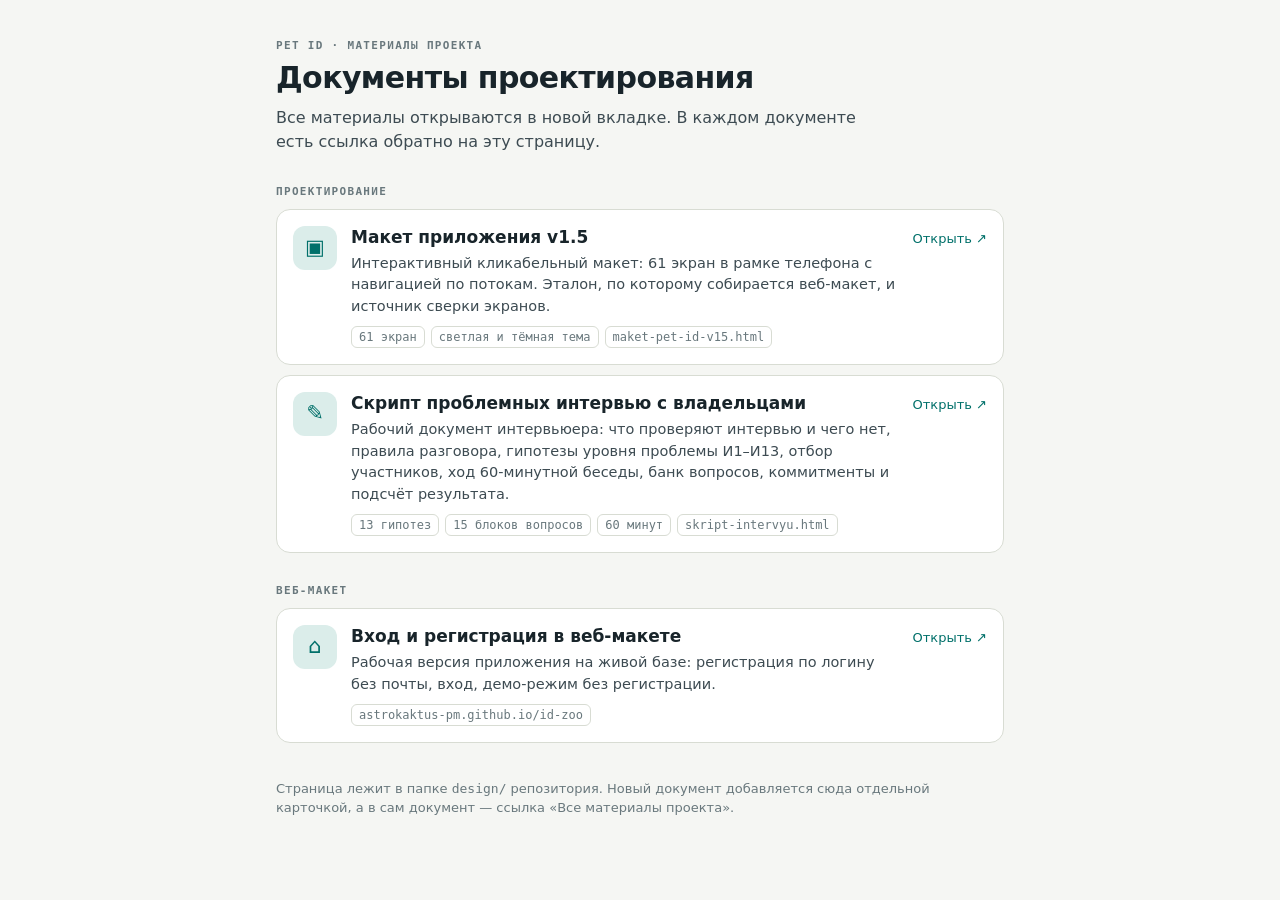
==== design/index.html @ a2ed7f8c "design: hub page for project materials, back links from documents Co-Authored-By: Claude Opus 5.5 <n" ====
<!doctype html>
<html lang="ru">
<head>
<meta charset="utf-8">
<meta name="viewport" content="width=device-width, initial-scale=1">
<title>Pet ID — материалы проекта</title>
<meta name="description" content="Сводная страница проектных материалов Pet ID: макет экранов, скрипт интервью, веб-макет.">
<style>
:root{
  --bg:#F5F6F3; --card:#FFFFFF; --line:#D8DCD3; --ink:#18242A; --ink2:#3D4B52; --sub:#69787D;
  --a:#00706A; --a-s:#DBEDEA; --a-b:#9CCFC8;
}
@media (prefers-color-scheme: dark){
  :root:not([data-theme="light"]){
    --bg:#0D1417; --card:#141E22; --line:#293539; --ink:#E3EAE8; --ink2:#B2C0BF; --sub:#7C8E92;
    --a:#52C0B1; --a-s:#11302D; --a-b:#2E6660;
  }
}
:root[data-theme="dark"]{
  --bg:#0D1417; --card:#141E22; --line:#293539; --ink:#E3EAE8; --ink2:#B2C0BF; --sub:#7C8E92;
  --a:#52C0B1; --a-s:#11302D; --a-b:#2E6660;
}
*{box-sizing:border-box}
body{margin:0; background:var(--bg); color:var(--ink);
  font:16px/1.5 system-ui,-apple-system,"Segoe UI",Roboto,sans-serif}
main{max-width:760px; margin:0 auto; padding:40px 16px 56px}
.eyebrow{font:600 11px/1 ui-monospace,SFMono-Regular,Menlo,Consolas,monospace; letter-spacing:.12em; text-transform:uppercase; color:var(--sub); margin:0 0 10px}
h1{font-size:30px; line-height:1.15; letter-spacing:-.02em; margin:0 0 10px}
.lede{color:var(--ink2); margin:0 0 32px; max-width:60ch}
h2{font:600 11px/1 ui-monospace,SFMono-Regular,Menlo,Consolas,monospace; letter-spacing:.12em; text-transform:uppercase; color:var(--sub); margin:32px 0 12px}
.list{display:grid; gap:10px}
a.doc{display:grid; grid-template-columns:44px 1fr auto; gap:14px; align-items:start; text-decoration:none; color:inherit;
  background:var(--card); border:1px solid var(--line); border-radius:14px; padding:16px}
a.doc:hover{border-color:var(--a-b)}
a.doc:focus-visible{outline:2px solid var(--a); outline-offset:2px}
.ic{width:44px; height:44px; border-radius:12px; background:var(--a-s); color:var(--a); display:grid; place-items:center; font-size:21px}
.doc b{display:block; font-size:17px; line-height:1.3}
.doc p{margin:5px 0 8px; color:var(--ink2); font-size:14.5px}
.meta{display:flex; flex-wrap:wrap; gap:6px}
.meta span{font:500 12px/1 ui-monospace,SFMono-Regular,Menlo,Consolas,monospace; color:var(--sub); border:1px solid var(--line); border-radius:6px; padding:4px 7px}
.go{color:var(--a); font-size:13px; white-space:nowrap; padding-top:3px}
.foot{margin-top:36px; font-size:13px; color:var(--sub)}
@media (max-width:480px){ a.doc{grid-template-columns:36px 1fr} .ic{width:36px; height:36px; font-size:18px} .go{display:none} h1{font-size:25px} }
</style>
</head>
<body>
<main>
  <p class="eyebrow">Pet ID · материалы проекта</p>
  <h1>Документы проектирования</h1>
  <p class="lede">Все материалы открываются в новой вкладке. В каждом документе есть ссылка обратно на эту страницу.</p>

  <h2>Проектирование</h2>
  <div class="list" id="docs">
    <a class="doc" href="maket-pet-id-v15.html" target="_blank" rel="noopener">
      <span class="ic" aria-hidden="true">▣</span>
      <span>
        <b>Макет приложения v1.5</b>
        <p>Интерактивный кликабельный макет: 61 экран в рамке телефона с навигацией по потокам. Эталон, по которому собирается веб-макет, и источник сверки экранов.</p>
        <span class="meta"><span>61 экран</span><span>светлая и тёмная тема</span><span>maket-pet-id-v15.html</span></span>
      </span>
      <span class="go">Открыть ↗</span>
    </a>
    <a class="doc" href="skript-intervyu.html" target="_blank" rel="noopener">
      <span class="ic" aria-hidden="true">✎</span>
      <span>
        <b>Скрипт проблемных интервью с владельцами</b>
        <p>Рабочий документ интервьюера: что проверяют интервью и чего нет, правила разговора, гипотезы уровня проблемы И1–И13, отбор участников, ход 60-минутной беседы, банк вопросов, коммитменты и подсчёт результата.</p>
        <span class="meta"><span>13 гипотез</span><span>15 блоков вопросов</span><span>60 минут</span><span>skript-intervyu.html</span></span>
      </span>
      <span class="go">Открыть ↗</span>
    </a>
  </div>

  <h2>Веб-макет</h2>
  <div class="list">
    <a class="doc" href="../index.html" target="_blank" rel="noopener">
      <span class="ic" aria-hidden="true">⌂</span>
      <span>
        <b>Вход и регистрация в веб-макете</b>
        <p>Рабочая версия приложения на живой базе: регистрация по логину без почты, вход, демо-режим без регистрации.</p>
        <span class="meta"><span>astrokaktus-pm.github.io/id-zoo</span></span>
      </span>
      <span class="go">Открыть ↗</span>
    </a>
  </div>

  <p class="foot">Страница лежит в папке <code>design/</code> репозитория. Новый документ добавляется сюда отдельной карточкой, а в сам документ — ссылка «Все материалы проекта».</p>
</main>
</body>
</html>
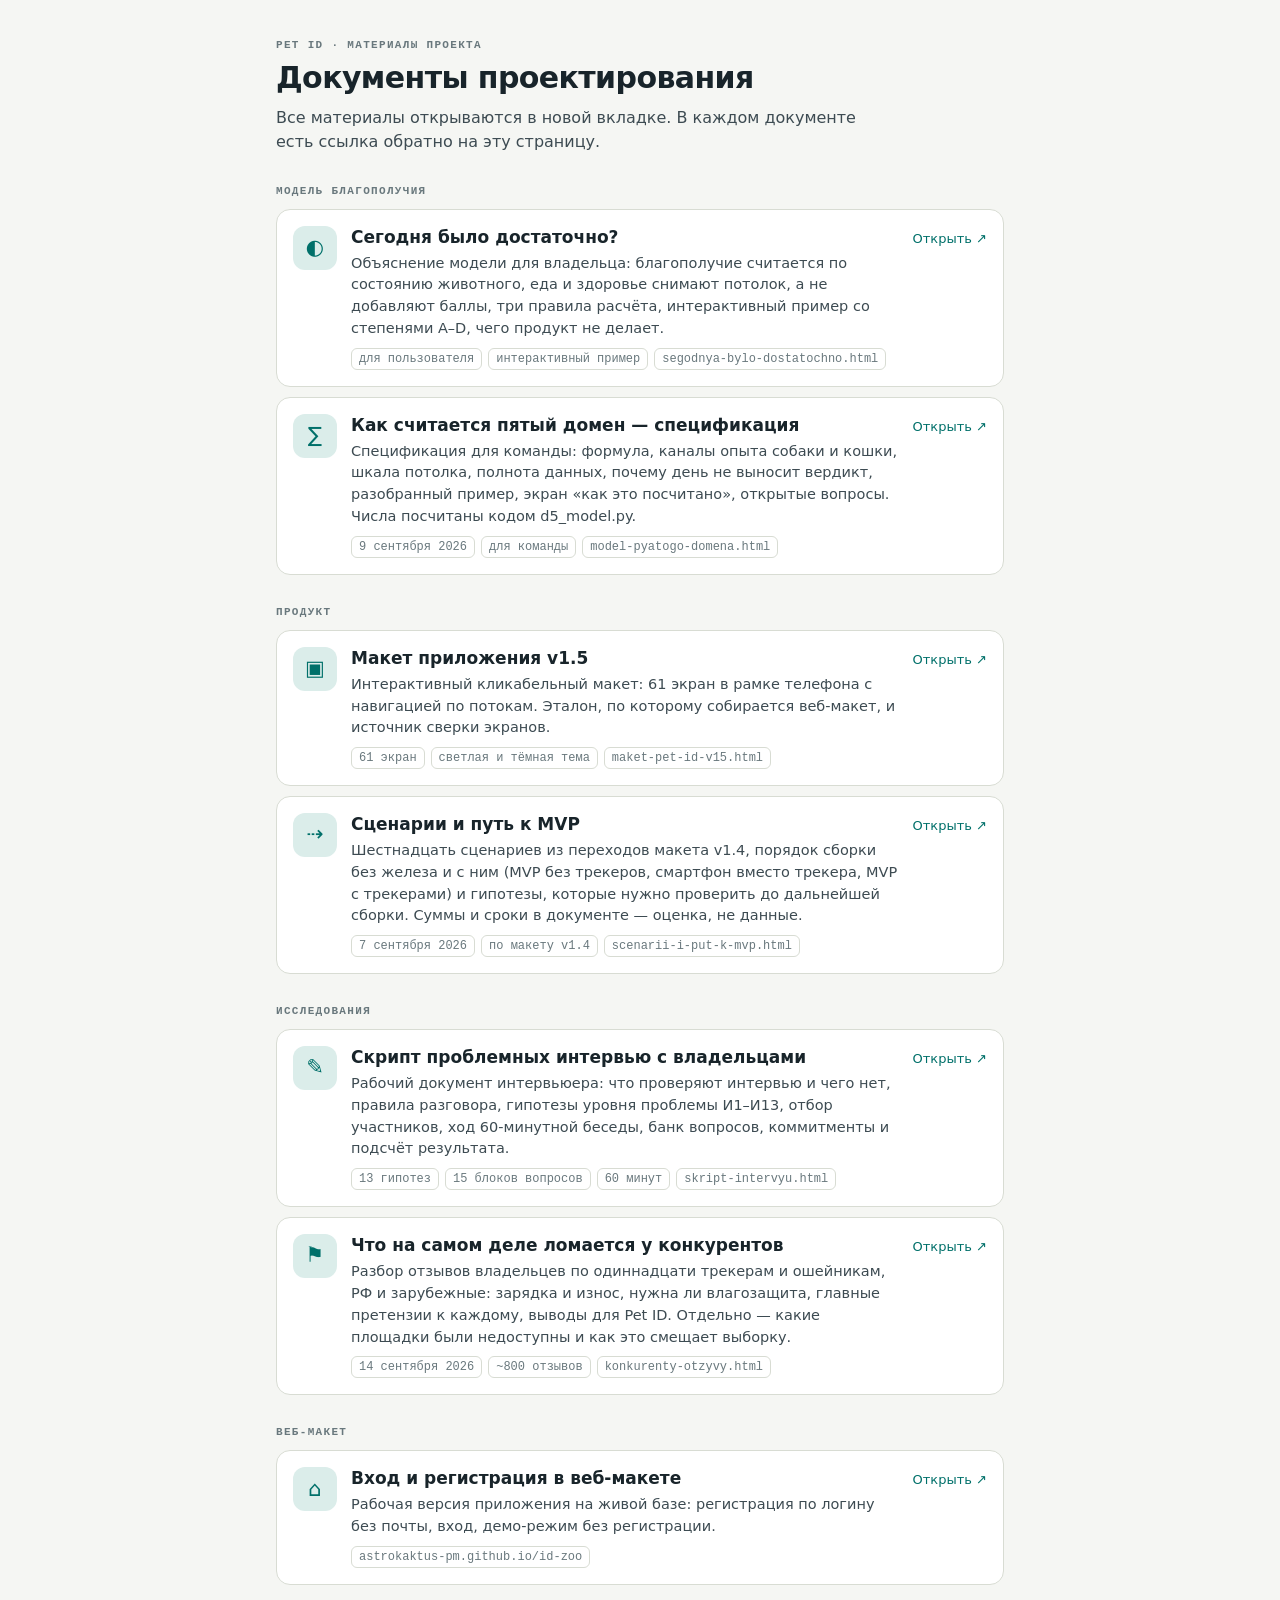
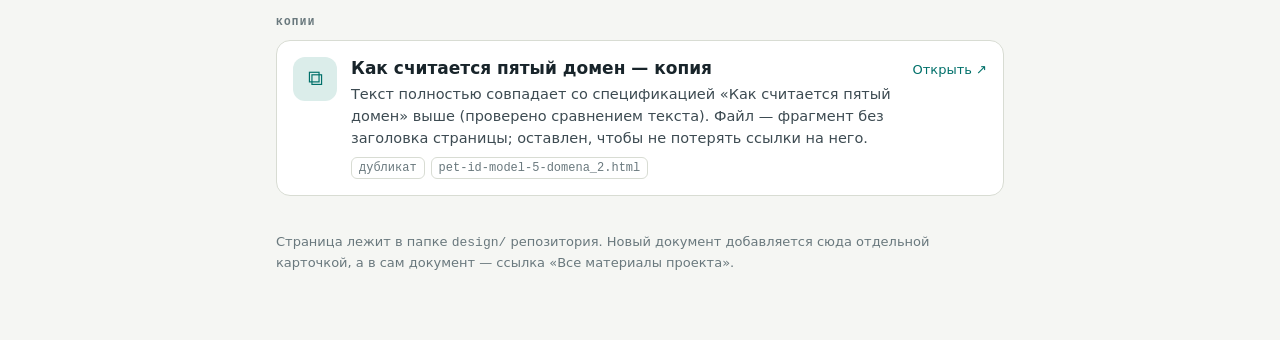
==== commit 607bbe4e: "design: hub lists all 7 documents, back links in each Co-Authored-By: Claude Opus 5.5 <noreply@anthr" ====
--- a/design/index.html
+++ b/design/index.html
@@ -49,8 +49,30 @@
   <h1>Документы проектирования</h1>
   <p class="lede">Все материалы открываются в новой вкладке. В каждом документе есть ссылка обратно на эту страницу.</p>
 
-  <h2>Проектирование</h2>
-  <div class="list" id="docs">
+  <h2>Модель благополучия</h2>
+  <div class="list">
+    <a class="doc" href="segodnya-bylo-dostatochno.html" target="_blank" rel="noopener">
+      <span class="ic" aria-hidden="true">◐</span>
+      <span>
+        <b>Сегодня было достаточно?</b>
+        <p>Объяснение модели для владельца: благополучие считается по состоянию животного, еда и здоровье снимают потолок, а не добавляют баллы, три правила расчёта, интерактивный пример со степенями A–D, чего продукт не делает.</p>
+        <span class="meta"><span>для пользователя</span><span>интерактивный пример</span><span>segodnya-bylo-dostatochno.html</span></span>
+      </span>
+      <span class="go">Открыть ↗</span>
+    </a>
+    <a class="doc" href="model-pyatogo-domena.html" target="_blank" rel="noopener">
+      <span class="ic" aria-hidden="true">∑</span>
+      <span>
+        <b>Как считается пятый домен — спецификация</b>
+        <p>Спецификация для команды: формула, каналы опыта собаки и кошки, шкала потолка, полнота данных, почему день не выносит вердикт, разобранный пример, экран «как это посчитано», открытые вопросы. Числа посчитаны кодом d5_model.py.</p>
+        <span class="meta"><span>9 сентября 2026</span><span>для команды</span><span>model-pyatogo-domena.html</span></span>
+      </span>
+      <span class="go">Открыть ↗</span>
+    </a>
+  </div>
+
+  <h2>Продукт</h2>
+  <div class="list">
     <a class="doc" href="maket-pet-id-v15.html" target="_blank" rel="noopener">
       <span class="ic" aria-hidden="true">▣</span>
       <span>
@@ -60,12 +82,34 @@
       </span>
       <span class="go">Открыть ↗</span>
     </a>
+    <a class="doc" href="scenarii-i-put-k-mvp.html" target="_blank" rel="noopener">
+      <span class="ic" aria-hidden="true">⇢</span>
+      <span>
+        <b>Сценарии и путь к MVP</b>
+        <p>Шестнадцать сценариев из переходов макета v1.4, порядок сборки без железа и с ним (MVP без трекеров, смартфон вместо трекера, MVP с трекерами) и гипотезы, которые нужно проверить до дальнейшей сборки. Суммы и сроки в документе — оценка, не данные.</p>
+        <span class="meta"><span>7 сентября 2026</span><span>по макету v1.4</span><span>scenarii-i-put-k-mvp.html</span></span>
+      </span>
+      <span class="go">Открыть ↗</span>
+    </a>
+  </div>
+
+  <h2>Исследования</h2>
+  <div class="list">
     <a class="doc" href="skript-intervyu.html" target="_blank" rel="noopener">
       <span class="ic" aria-hidden="true">✎</span>
       <span>
         <b>Скрипт проблемных интервью с владельцами</b>
         <p>Рабочий документ интервьюера: что проверяют интервью и чего нет, правила разговора, гипотезы уровня проблемы И1–И13, отбор участников, ход 60-минутной беседы, банк вопросов, коммитменты и подсчёт результата.</p>
         <span class="meta"><span>13 гипотез</span><span>15 блоков вопросов</span><span>60 минут</span><span>skript-intervyu.html</span></span>
+      </span>
+      <span class="go">Открыть ↗</span>
+    </a>
+    <a class="doc" href="konkurenty-otzyvy.html" target="_blank" rel="noopener">
+      <span class="ic" aria-hidden="true">⚑</span>
+      <span>
+        <b>Что на самом деле ломается у конкурентов</b>
+        <p>Разбор отзывов владельцев по одиннадцати трекерам и ошейникам, РФ и зарубежные: зарядка и износ, нужна ли влагозащита, главные претензии к каждому, выводы для Pet ID. Отдельно — какие площадки были недоступны и как это смещает выборку.</p>
+        <span class="meta"><span>14 сентября 2026</span><span>~800 отзывов</span><span>konkurenty-otzyvy.html</span></span>
       </span>
       <span class="go">Открыть ↗</span>
     </a>
@@ -84,6 +128,19 @@
     </a>
   </div>
 
+  <h2>Копии</h2>
+  <div class="list">
+    <a class="doc" href="pet-id-model-5-domena_2.html" target="_blank" rel="noopener">
+      <span class="ic" aria-hidden="true">⧉</span>
+      <span>
+        <b>Как считается пятый домен — копия</b>
+        <p>Текст полностью совпадает со спецификацией «Как считается пятый домен» выше (проверено сравнением текста). Файл — фрагмент без заголовка страницы; оставлен, чтобы не потерять ссылки на него.</p>
+        <span class="meta"><span>дубликат</span><span>pet-id-model-5-domena_2.html</span></span>
+      </span>
+      <span class="go">Открыть ↗</span>
+    </a>
+  </div>
+
   <p class="foot">Страница лежит в папке <code>design/</code> репозитория. Новый документ добавляется сюда отдельной карточкой, а в сам документ — ссылка «Все материалы проекта».</p>
 </main>
 </body>
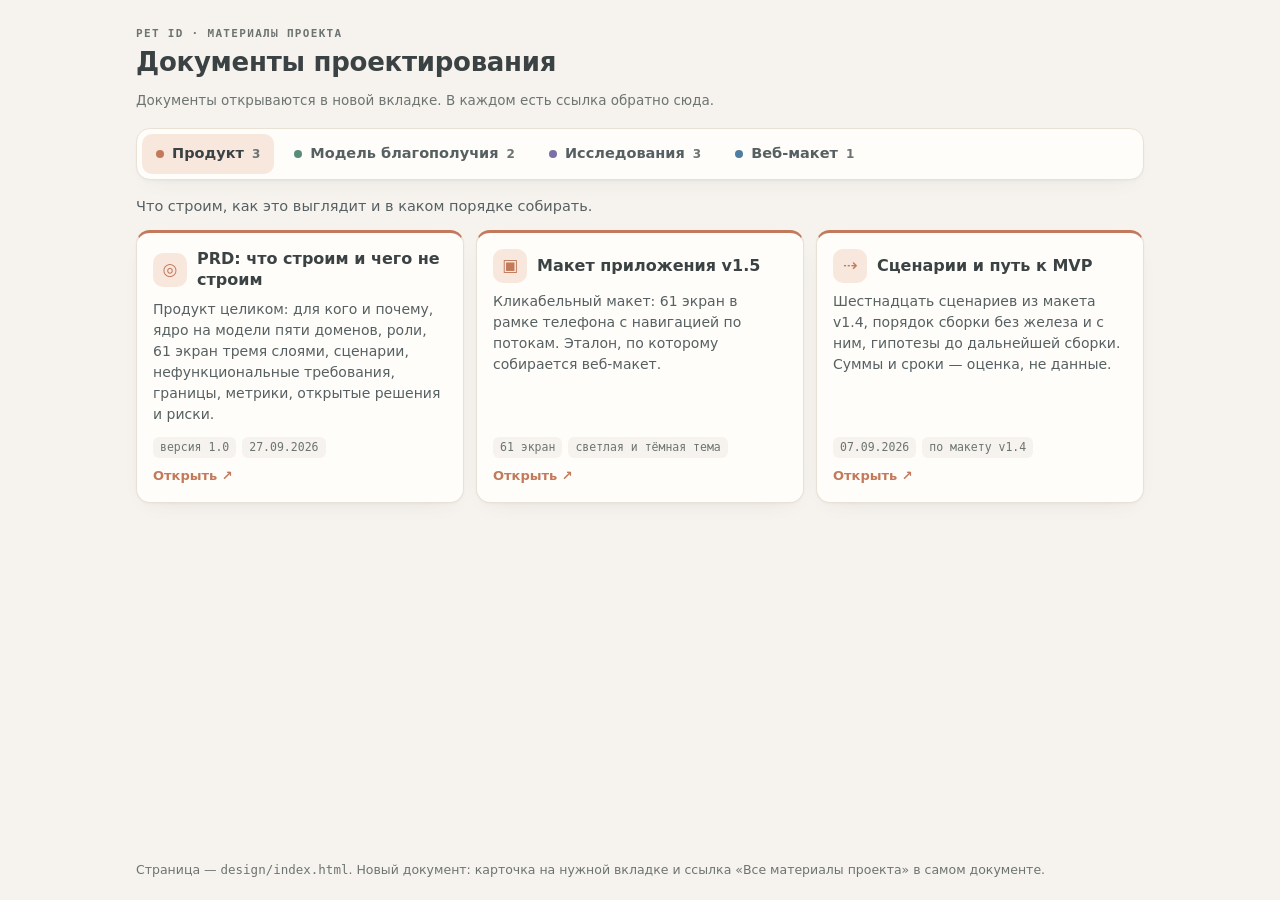
==== commit b0ef20f0: "design hub: topic tabs without scrolling, pastel palette, PRD and market profile added, duplicate hi" ====
--- a/design/index.html
+++ b/design/index.html
@@ -4,144 +4,216 @@
 <meta charset="utf-8">
 <meta name="viewport" content="width=device-width, initial-scale=1">
 <title>Pet ID — материалы проекта</title>
-<meta name="description" content="Сводная страница проектных материалов Pet ID: макет экранов, скрипт интервью, веб-макет.">
+<meta name="description" content="Сводная страница проектных материалов Pet ID: продукт, модель благополучия, исследования, веб-макет.">
 <style>
+/* Пастельная палитра: низкий контраст фона и карточек, текст — не чёрный, но ≥ 4.5:1. */
 :root{
-  --bg:#F5F6F3; --card:#FFFFFF; --line:#D8DCD3; --ink:#18242A; --ink2:#3D4B52; --sub:#69787D;
-  --a:#00706A; --a-s:#DBEDEA; --a-b:#9CCFC8;
+  --bg:#F6F3EE; --panel:#FFFDF9; --line:#E8E1D6; --ink:#3B4244; --ink2:#566062; --sub:#6C7472;
+  --t-prod:#C27A5B;  --t-prod-s:#F8E7DD;
+  --t-model:#5B8C7B; --t-model-s:#E1EFE8;
+  --t-res:#7A6FA6;   --t-res-s:#ECE8F6;
+  --t-web:#4F7EA0;   --t-web-s:#E1ECF4;
+  --shadow:0 1px 2px rgba(59,66,68,.04), 0 8px 24px -16px rgba(59,66,68,.18);
 }
 @media (prefers-color-scheme: dark){
   :root:not([data-theme="light"]){
-    --bg:#0D1417; --card:#141E22; --line:#293539; --ink:#E3EAE8; --ink2:#B2C0BF; --sub:#7C8E92;
-    --a:#52C0B1; --a-s:#11302D; --a-b:#2E6660;
+    --bg:#1E2224; --panel:#262B2E; --line:#343A3D; --ink:#E4E2DC; --ink2:#C3C4BE; --sub:#A2A6A2;
+    --t-prod:#E0A386;  --t-prod-s:#3A2D27;
+    --t-model:#8EC1AE; --t-model-s:#26332E;
+    --t-res:#B3A8DA;   --t-res-s:#2E2B3A;
+    --t-web:#8FB6D3;   --t-web-s:#26313A;
+    --shadow:0 1px 2px rgba(0,0,0,.3), 0 8px 24px -16px rgba(0,0,0,.6);
   }
 }
 :root[data-theme="dark"]{
-  --bg:#0D1417; --card:#141E22; --line:#293539; --ink:#E3EAE8; --ink2:#B2C0BF; --sub:#7C8E92;
-  --a:#52C0B1; --a-s:#11302D; --a-b:#2E6660;
+  --bg:#1E2224; --panel:#262B2E; --line:#343A3D; --ink:#E4E2DC; --ink2:#C3C4BE; --sub:#A2A6A2;
+  --t-prod:#E0A386;  --t-prod-s:#3A2D27;
+  --t-model:#8EC1AE; --t-model-s:#26332E;
+  --t-res:#B3A8DA;   --t-res-s:#2E2B3A;
+  --t-web:#8FB6D3;   --t-web-s:#26313A;
+  --shadow:0 1px 2px rgba(0,0,0,.3), 0 8px 24px -16px rgba(0,0,0,.6);
 }
 *{box-sizing:border-box}
+html,body{height:100%}
 body{margin:0; background:var(--bg); color:var(--ink);
-  font:16px/1.5 system-ui,-apple-system,"Segoe UI",Roboto,sans-serif}
-main{max-width:760px; margin:0 auto; padding:40px 16px 56px}
-.eyebrow{font:600 11px/1 ui-monospace,SFMono-Regular,Menlo,Consolas,monospace; letter-spacing:.12em; text-transform:uppercase; color:var(--sub); margin:0 0 10px}
-h1{font-size:30px; line-height:1.15; letter-spacing:-.02em; margin:0 0 10px}
-.lede{color:var(--ink2); margin:0 0 32px; max-width:60ch}
-h2{font:600 11px/1 ui-monospace,SFMono-Regular,Menlo,Consolas,monospace; letter-spacing:.12em; text-transform:uppercase; color:var(--sub); margin:32px 0 12px}
-.list{display:grid; gap:10px}
-a.doc{display:grid; grid-template-columns:44px 1fr auto; gap:14px; align-items:start; text-decoration:none; color:inherit;
-  background:var(--card); border:1px solid var(--line); border-radius:14px; padding:16px}
-a.doc:hover{border-color:var(--a-b)}
-a.doc:focus-visible{outline:2px solid var(--a); outline-offset:2px}
-.ic{width:44px; height:44px; border-radius:12px; background:var(--a-s); color:var(--a); display:grid; place-items:center; font-size:21px}
-.doc b{display:block; font-size:17px; line-height:1.3}
-.doc p{margin:5px 0 8px; color:var(--ink2); font-size:14.5px}
-.meta{display:flex; flex-wrap:wrap; gap:6px}
-.meta span{font:500 12px/1 ui-monospace,SFMono-Regular,Menlo,Consolas,monospace; color:var(--sub); border:1px solid var(--line); border-radius:6px; padding:4px 7px}
-.go{color:var(--a); font-size:13px; white-space:nowrap; padding-top:3px}
-.foot{margin-top:36px; font-size:13px; color:var(--sub)}
-@media (max-width:480px){ a.doc{grid-template-columns:36px 1fr} .ic{width:36px; height:36px; font-size:18px} .go{display:none} h1{font-size:25px} }
+  font:15.5px/1.5 system-ui,-apple-system,"Segoe UI",Roboto,sans-serif}
+.wrap{max-width:1040px; min-height:100%; margin:0 auto; padding:28px 16px 20px; display:flex; flex-direction:column}
+header{display:flex; align-items:flex-end; justify-content:space-between; gap:12px 24px; flex-wrap:wrap; margin-bottom:18px}
+.eyebrow{font:600 11px/1 ui-monospace,SFMono-Regular,Menlo,Consolas,monospace; letter-spacing:.12em; text-transform:uppercase; color:var(--sub); margin:0 0 8px}
+h1{font-size:26px; line-height:1.2; letter-spacing:-.01em; margin:0; font-weight:650}
+.note{color:var(--sub); font-size:13.5px; margin:0}
+
+.tabs{display:flex; gap:6px; flex-wrap:wrap; background:var(--panel); border:1px solid var(--line); border-radius:14px; padding:5px; box-shadow:var(--shadow); margin-bottom:16px}
+.tab{appearance:none; border:0; background:transparent; color:var(--ink2); font:inherit; font-size:14.5px; font-weight:560;
+  padding:9px 14px; border-radius:10px; cursor:pointer; display:inline-flex; align-items:center; gap:8px}
+.tab .dot{width:8px; height:8px; border-radius:50%; background:var(--c)}
+.tab .n{font-size:12px; color:var(--sub); font-variant-numeric:tabular-nums}
+.tab:hover{background:var(--bg)}
+.tab[aria-selected="true"]{background:var(--cs); color:var(--ink)}
+.tab:focus-visible{outline:2px solid var(--c); outline-offset:2px}
+
+.panel{display:none}
+.panel.on{display:block; animation:in .2s ease}
+@keyframes in{from{opacity:0}to{opacity:1}}
+.lead{color:var(--ink2); margin:0 0 12px; font-size:14.5px}
+.grid{display:grid; grid-template-columns:repeat(3,minmax(0,1fr)); gap:12px}
+a.doc{display:flex; flex-direction:column; gap:8px; text-decoration:none; color:inherit; background:var(--panel);
+  border:1px solid var(--line); border-top:3px solid var(--c); border-radius:14px; padding:16px; box-shadow:var(--shadow); min-height:100%}
+a.doc:hover{background:var(--cs)}
+a.doc:focus-visible{outline:2px solid var(--c); outline-offset:2px}
+.doc .top{display:flex; align-items:center; gap:10px}
+.ic{width:34px; height:34px; flex:none; border-radius:10px; background:var(--cs); color:var(--c); display:grid; place-items:center; font-size:17px}
+.doc b{font-size:16px; line-height:1.3; font-weight:620}
+.doc p{margin:0; color:var(--ink2); font-size:14px; line-height:1.5}
+.meta{display:flex; flex-wrap:wrap; gap:6px; margin-top:auto; padding-top:4px}
+.meta span{font:500 11.5px/1 ui-monospace,SFMono-Regular,Menlo,Consolas,monospace; color:var(--sub); background:var(--bg); border-radius:6px; padding:5px 7px}
+.go{font-size:13px; color:var(--c); font-weight:600}
+
+/* Тема задаёт цвет вкладки и карточек. */
+[data-t="prod"]{--c:var(--t-prod); --cs:var(--t-prod-s)}
+[data-t="model"]{--c:var(--t-model); --cs:var(--t-model-s)}
+[data-t="res"]{--c:var(--t-res); --cs:var(--t-res-s)}
+[data-t="web"]{--c:var(--t-web); --cs:var(--t-web-s)}
+
+footer{margin-top:auto; padding-top:18px; font-size:12.5px; color:var(--sub)}
+@media (max-width:860px){ .grid{grid-template-columns:repeat(2,minmax(0,1fr))} }
+/* Телефон: вкладка помещается в экран без прокрутки — описание в три строки,
+   метки и подпись «Открыть» скрыты (открывается вся карточка). */
+@media (max-width:560px){
+  .wrap{padding:14px 16px 12px} header{margin-bottom:12px} .eyebrow{margin-bottom:5px} h1{font-size:21px} .note,.lead,footer{display:none}
+  .tabs{margin-bottom:12px; padding:4px; gap:4px}
+  .tab{padding:7px 10px; font-size:13.5px; gap:6px}
+  .grid{grid-template-columns:1fr; gap:9px}
+  a.doc{padding:12px 13px; gap:5px; min-height:0}
+  .doc b{font-size:15px}
+  .doc p{font-size:13px; line-height:1.45; display:-webkit-box; -webkit-line-clamp:3; -webkit-box-orient:vertical; overflow:hidden}
+  .ic{width:28px; height:28px; font-size:15px; border-radius:8px}
+  .meta,.go{display:none}
+}
 </style>
 </head>
 <body>
-<main>
-  <p class="eyebrow">Pet ID · материалы проекта</p>
-  <h1>Документы проектирования</h1>
-  <p class="lede">Все материалы открываются в новой вкладке. В каждом документе есть ссылка обратно на эту страницу.</p>
-
-  <h2>Модель благополучия</h2>
-  <div class="list">
-    <a class="doc" href="segodnya-bylo-dostatochno.html" target="_blank" rel="noopener">
-      <span class="ic" aria-hidden="true">◐</span>
-      <span>
-        <b>Сегодня было достаточно?</b>
-        <p>Объяснение модели для владельца: благополучие считается по состоянию животного, еда и здоровье снимают потолок, а не добавляют баллы, три правила расчёта, интерактивный пример со степенями A–D, чего продукт не делает.</p>
-        <span class="meta"><span>для пользователя</span><span>интерактивный пример</span><span>segodnya-bylo-dostatochno.html</span></span>
-      </span>
-      <span class="go">Открыть ↗</span>
-    </a>
-    <a class="doc" href="model-pyatogo-domena.html" target="_blank" rel="noopener">
-      <span class="ic" aria-hidden="true">∑</span>
-      <span>
-        <b>Как считается пятый домен — спецификация</b>
-        <p>Спецификация для команды: формула, каналы опыта собаки и кошки, шкала потолка, полнота данных, почему день не выносит вердикт, разобранный пример, экран «как это посчитано», открытые вопросы. Числа посчитаны кодом d5_model.py.</p>
-        <span class="meta"><span>9 сентября 2026</span><span>для команды</span><span>model-pyatogo-domena.html</span></span>
-      </span>
-      <span class="go">Открыть ↗</span>
-    </a>
-  </div>
-
-  <h2>Продукт</h2>
-  <div class="list">
-    <a class="doc" href="maket-pet-id-v15.html" target="_blank" rel="noopener">
-      <span class="ic" aria-hidden="true">▣</span>
-      <span>
-        <b>Макет приложения v1.5</b>
-        <p>Интерактивный кликабельный макет: 61 экран в рамке телефона с навигацией по потокам. Эталон, по которому собирается веб-макет, и источник сверки экранов.</p>
-        <span class="meta"><span>61 экран</span><span>светлая и тёмная тема</span><span>maket-pet-id-v15.html</span></span>
-      </span>
-      <span class="go">Открыть ↗</span>
-    </a>
-    <a class="doc" href="scenarii-i-put-k-mvp.html" target="_blank" rel="noopener">
-      <span class="ic" aria-hidden="true">⇢</span>
-      <span>
-        <b>Сценарии и путь к MVP</b>
-        <p>Шестнадцать сценариев из переходов макета v1.4, порядок сборки без железа и с ним (MVP без трекеров, смартфон вместо трекера, MVP с трекерами) и гипотезы, которые нужно проверить до дальнейшей сборки. Суммы и сроки в документе — оценка, не данные.</p>
-        <span class="meta"><span>7 сентября 2026</span><span>по макету v1.4</span><span>scenarii-i-put-k-mvp.html</span></span>
-      </span>
-      <span class="go">Открыть ↗</span>
-    </a>
-  </div>
-
-  <h2>Исследования</h2>
-  <div class="list">
-    <a class="doc" href="skript-intervyu.html" target="_blank" rel="noopener">
-      <span class="ic" aria-hidden="true">✎</span>
-      <span>
-        <b>Скрипт проблемных интервью с владельцами</b>
-        <p>Рабочий документ интервьюера: что проверяют интервью и чего нет, правила разговора, гипотезы уровня проблемы И1–И13, отбор участников, ход 60-минутной беседы, банк вопросов, коммитменты и подсчёт результата.</p>
-        <span class="meta"><span>13 гипотез</span><span>15 блоков вопросов</span><span>60 минут</span><span>skript-intervyu.html</span></span>
-      </span>
-      <span class="go">Открыть ↗</span>
-    </a>
-    <a class="doc" href="konkurenty-otzyvy.html" target="_blank" rel="noopener">
-      <span class="ic" aria-hidden="true">⚑</span>
-      <span>
-        <b>Что на самом деле ломается у конкурентов</b>
-        <p>Разбор отзывов владельцев по одиннадцати трекерам и ошейникам, РФ и зарубежные: зарядка и износ, нужна ли влагозащита, главные претензии к каждому, выводы для Pet ID. Отдельно — какие площадки были недоступны и как это смещает выборку.</p>
-        <span class="meta"><span>14 сентября 2026</span><span>~800 отзывов</span><span>konkurenty-otzyvy.html</span></span>
-      </span>
-      <span class="go">Открыть ↗</span>
-    </a>
-  </div>
-
-  <h2>Веб-макет</h2>
-  <div class="list">
-    <a class="doc" href="../index.html" target="_blank" rel="noopener">
-      <span class="ic" aria-hidden="true">⌂</span>
-      <span>
-        <b>Вход и регистрация в веб-макете</b>
-        <p>Рабочая версия приложения на живой базе: регистрация по логину без почты, вход, демо-режим без регистрации.</p>
+<div class="wrap">
+  <header>
+    <div>
+      <p class="eyebrow">Pet ID · материалы проекта</p>
+      <h1>Документы проектирования</h1>
+    </div>
+    <p class="note">Документы открываются в новой вкладке. В каждом есть ссылка обратно сюда.</p>
+  </header>
+
+  <nav class="tabs" role="tablist" aria-label="Темы">
+    <button class="tab" role="tab" id="tab-prod" data-t="prod" aria-controls="p-prod"><i class="dot"></i>Продукт<span class="n">3</span></button>
+    <button class="tab" role="tab" id="tab-model" data-t="model" aria-controls="p-model"><i class="dot"></i>Модель благополучия<span class="n">2</span></button>
+    <button class="tab" role="tab" id="tab-res" data-t="res" aria-controls="p-res"><i class="dot"></i>Исследования<span class="n">3</span></button>
+    <button class="tab" role="tab" id="tab-web" data-t="web" aria-controls="p-web"><i class="dot"></i>Веб-макет<span class="n">1</span></button>
+  </nav>
+
+  <section class="panel" role="tabpanel" id="p-prod" aria-labelledby="tab-prod" data-t="prod">
+    <p class="lead">Что строим, как это выглядит и в каком порядке собирать.</p>
+    <div class="grid">
+      <a class="doc" href="prd-pet-id.html" target="_blank" rel="noopener">
+        <span class="top"><span class="ic" aria-hidden="true">◎</span><b>PRD: что строим и чего не строим</b></span>
+        <p>Продукт целиком: для кого и почему, ядро на модели пяти доменов, роли, 61 экран тремя слоями, сценарии, нефункциональные требования, границы, метрики, открытые решения и риски.</p>
+        <span class="meta"><span>версия 1.0</span><span>27.09.2026</span></span>
+        <span class="go">Открыть ↗</span>
+      </a>
+      <a class="doc" href="maket-pet-id-v15.html" target="_blank" rel="noopener">
+        <span class="top"><span class="ic" aria-hidden="true">▣</span><b>Макет приложения v1.5</b></span>
+        <p>Кликабельный макет: 61 экран в рамке телефона с навигацией по потокам. Эталон, по которому собирается веб-макет.</p>
+        <span class="meta"><span>61 экран</span><span>светлая и тёмная тема</span></span>
+        <span class="go">Открыть ↗</span>
+      </a>
+      <a class="doc" href="scenarii-i-put-k-mvp.html" target="_blank" rel="noopener">
+        <span class="top"><span class="ic" aria-hidden="true">⇢</span><b>Сценарии и путь к MVP</b></span>
+        <p>Шестнадцать сценариев из макета v1.4, порядок сборки без железа и с ним, гипотезы до дальнейшей сборки. Суммы и сроки — оценка, не данные.</p>
+        <span class="meta"><span>07.09.2026</span><span>по макету v1.4</span></span>
+        <span class="go">Открыть ↗</span>
+      </a>
+    </div>
+  </section>
+
+  <section class="panel" role="tabpanel" id="p-model" aria-labelledby="tab-model" data-t="model">
+    <p class="lead">Как считается благополучие: для владельца и для команды.</p>
+    <div class="grid">
+      <a class="doc" href="segodnya-bylo-dostatochno.html" target="_blank" rel="noopener">
+        <span class="top"><span class="ic" aria-hidden="true">◐</span><b>Сегодня было достаточно?</b></span>
+        <p>Объяснение модели для владельца: еда и здоровье снимают потолок, а не добавляют баллы; три правила расчёта; интерактивный пример со степенями A–D; чего продукт не делает.</p>
+        <span class="meta"><span>для пользователя</span><span>интерактивный пример</span></span>
+        <span class="go">Открыть ↗</span>
+      </a>
+      <a class="doc" href="model-pyatogo-domena.html" target="_blank" rel="noopener">
+        <span class="top"><span class="ic" aria-hidden="true">∑</span><b>Как считается пятый домен</b></span>
+        <p>Спецификация: формула, каналы опыта собаки и кошки, шкала потолка, полнота данных, разобранный пример, экран «как это посчитано», открытые вопросы. Числа — кодом d5_model.py.</p>
+        <span class="meta"><span>09.09.2026</span><span>для команды</span></span>
+        <span class="go">Открыть ↗</span>
+      </a>
+    </div>
+  </section>
+
+  <section class="panel" role="tabpanel" id="p-res" aria-labelledby="tab-res" data-t="res">
+    <p class="lead">Рынок, конкуренты и как разговаривать с владельцами.</p>
+    <div class="grid">
+      <a class="doc" href="rynok-pet-id.html" target="_blank" rel="noopener">
+        <span class="top"><span class="ic" aria-hidden="true">▤</span><b>Рынок, конкуренты и объём</b></span>
+        <p>Рынок в четырёх числах, поголовье, TAM/SAM/SOM из исполняемой модели, 16 конкурентов в России и мире, щель и лобовое столкновение, регуляторика, процедура обновления.</p>
+        <span class="meta"><span>27.09.2026</span><span>данные · оценка · не подтверждено</span></span>
+        <span class="go">Открыть ↗</span>
+      </a>
+      <a class="doc" href="konkurenty-otzyvy.html" target="_blank" rel="noopener">
+        <span class="top"><span class="ic" aria-hidden="true">⚑</span><b>Что ломается у конкурентов</b></span>
+        <p>Около 800 отзывов по одиннадцати трекерам и ошейникам: зарядка и износ, нужна ли влагозащита, главные претензии, выводы для Pet ID и какие площадки были недоступны.</p>
+        <span class="meta"><span>14.09.2026</span><span>~800 отзывов</span></span>
+        <span class="go">Открыть ↗</span>
+      </a>
+      <a class="doc" href="skript-intervyu.html" target="_blank" rel="noopener">
+        <span class="top"><span class="ic" aria-hidden="true">✎</span><b>Скрипт проблемных интервью</b></span>
+        <p>Рабочий документ интервьюера: правила разговора, гипотезы И1–И13, отбор участников, 60-минутная беседа, банк вопросов, коммитменты и подсчёт результата.</p>
+        <span class="meta"><span>13 гипотез</span><span>60 минут</span></span>
+        <span class="go">Открыть ↗</span>
+      </a>
+    </div>
+  </section>
+
+  <section class="panel" role="tabpanel" id="p-web" aria-labelledby="tab-web" data-t="web">
+    <p class="lead">Рабочая версия приложения на живой базе.</p>
+    <div class="grid">
+      <a class="doc" href="../index.html" target="_blank" rel="noopener">
+        <span class="top"><span class="ic" aria-hidden="true">⌂</span><b>Вход и регистрация</b></span>
+        <p>Регистрация по логину без почты, вход, демо-режим без регистрации.</p>
         <span class="meta"><span>astrokaktus-pm.github.io/id-zoo</span></span>
-      </span>
-      <span class="go">Открыть ↗</span>
-    </a>
-  </div>
-
-  <h2>Копии</h2>
-  <div class="list">
-    <a class="doc" href="pet-id-model-5-domena_2.html" target="_blank" rel="noopener">
-      <span class="ic" aria-hidden="true">⧉</span>
-      <span>
-        <b>Как считается пятый домен — копия</b>
-        <p>Текст полностью совпадает со спецификацией «Как считается пятый домен» выше (проверено сравнением текста). Файл — фрагмент без заголовка страницы; оставлен, чтобы не потерять ссылки на него.</p>
-        <span class="meta"><span>дубликат</span><span>pet-id-model-5-domena_2.html</span></span>
-      </span>
-      <span class="go">Открыть ↗</span>
-    </a>
-  </div>
-
-  <p class="foot">Страница лежит в папке <code>design/</code> репозитория. Новый документ добавляется сюда отдельной карточкой, а в сам документ — ссылка «Все материалы проекта».</p>
-</main>
+        <span class="go">Открыть ↗</span>
+      </a>
+    </div>
+  </section>
+
+  <footer>Страница — <code>design/index.html</code>. Новый документ: карточка на нужной вкладке и ссылка «Все материалы проекта» в самом документе.</footer>
+</div>
+
+<script>
+// Вкладки: выбор помнится в адресе (#model) и в браузере; стрелки ←/→ переключают.
+(() => {
+  const tabs = [...document.querySelectorAll('.tab')];
+  const pick = (t, focus) => {
+    for (const x of tabs) {
+      const on = x === t;
+      x.setAttribute('aria-selected', on); x.tabIndex = on ? 0 : -1;
+      document.getElementById(x.getAttribute('aria-controls')).classList.toggle('on', on);
+    }
+    if (focus) t.focus();
+    try { history.replaceState(null, '', '#' + t.dataset.t); localStorage.setItem('petid.hub.tab', t.dataset.t); } catch (_) { /* нет хранилища */ }
+  };
+  tabs.forEach((t, i) => {
+    t.onclick = () => pick(t);
+    t.onkeydown = e => {
+      if (e.key === 'ArrowRight') pick(tabs[(i + 1) % tabs.length], true);
+      if (e.key === 'ArrowLeft') pick(tabs[(i - 1 + tabs.length) % tabs.length], true);
+    };
+  });
+  let want = location.hash.slice(1);
+  if (!want) { try { want = localStorage.getItem('petid.hub.tab') || ''; } catch (_) { want = ''; } }
+  pick(tabs.find(t => t.dataset.t === want) || tabs[0]);
+})();
+</script>
 </body>
 </html>
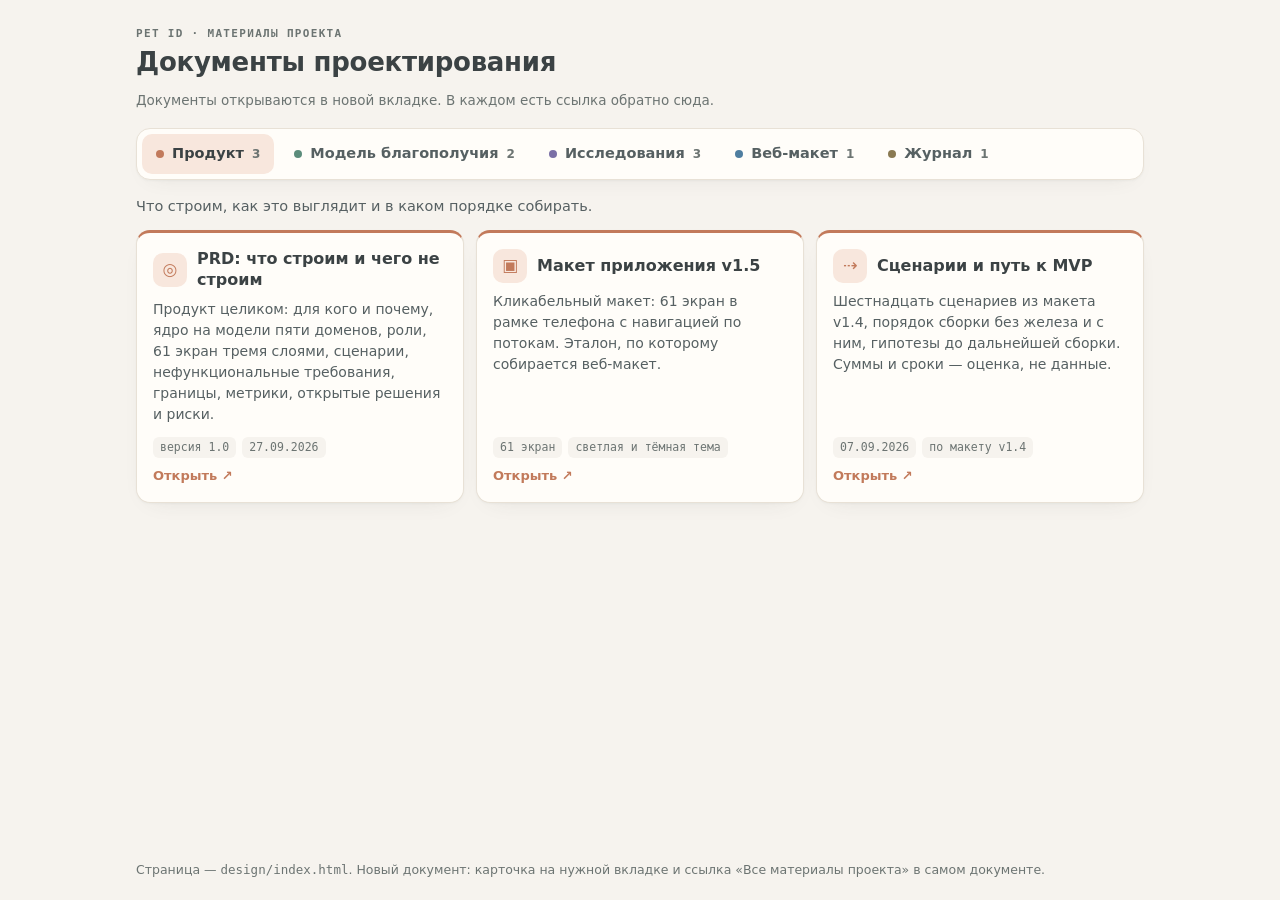
==== commit 314976fb: "design: changelog with releases, SQL, checks and known open issues; hub tab for it Co-Authored-By: C" ====
--- a/design/index.html
+++ b/design/index.html
@@ -13,6 +13,7 @@
   --t-model:#5B8C7B; --t-model-s:#E1EFE8;
   --t-res:#7A6FA6;   --t-res-s:#ECE8F6;
   --t-web:#4F7EA0;   --t-web-s:#E1ECF4;
+  --t-log:#8A7A52;   --t-log-s:#F1ECDD;
   --shadow:0 1px 2px rgba(59,66,68,.04), 0 8px 24px -16px rgba(59,66,68,.18);
 }
 @media (prefers-color-scheme: dark){
@@ -22,6 +23,7 @@
     --t-model:#8EC1AE; --t-model-s:#26332E;
     --t-res:#B3A8DA;   --t-res-s:#2E2B3A;
     --t-web:#8FB6D3;   --t-web-s:#26313A;
+    --t-log:#D2C08F;   --t-log-s:#353123;
     --shadow:0 1px 2px rgba(0,0,0,.3), 0 8px 24px -16px rgba(0,0,0,.6);
   }
 }
@@ -31,6 +33,7 @@
   --t-model:#8EC1AE; --t-model-s:#26332E;
   --t-res:#B3A8DA;   --t-res-s:#2E2B3A;
   --t-web:#8FB6D3;   --t-web-s:#26313A;
+  --t-log:#D2C08F;   --t-log-s:#353123;
   --shadow:0 1px 2px rgba(0,0,0,.3), 0 8px 24px -16px rgba(0,0,0,.6);
 }
 *{box-sizing:border-box}
@@ -74,6 +77,7 @@
 [data-t="model"]{--c:var(--t-model); --cs:var(--t-model-s)}
 [data-t="res"]{--c:var(--t-res); --cs:var(--t-res-s)}
 [data-t="web"]{--c:var(--t-web); --cs:var(--t-web-s)}
+[data-t="log"]{--c:var(--t-log); --cs:var(--t-log-s)}
 
 footer{margin-top:auto; padding-top:18px; font-size:12.5px; color:var(--sub)}
 @media (max-width:860px){ .grid{grid-template-columns:repeat(2,minmax(0,1fr))} }
@@ -107,6 +111,7 @@
     <button class="tab" role="tab" id="tab-model" data-t="model" aria-controls="p-model"><i class="dot"></i>Модель благополучия<span class="n">2</span></button>
     <button class="tab" role="tab" id="tab-res" data-t="res" aria-controls="p-res"><i class="dot"></i>Исследования<span class="n">3</span></button>
     <button class="tab" role="tab" id="tab-web" data-t="web" aria-controls="p-web"><i class="dot"></i>Веб-макет<span class="n">1</span></button>
+    <button class="tab" role="tab" id="tab-log" data-t="log" aria-controls="p-log"><i class="dot"></i>Журнал<span class="n">1</span></button>
   </nav>
 
   <section class="panel" role="tabpanel" id="p-prod" aria-labelledby="tab-prod" data-t="prod">
@@ -182,6 +187,18 @@
         <span class="top"><span class="ic" aria-hidden="true">⌂</span><b>Вход и регистрация</b></span>
         <p>Регистрация по логину без почты, вход, демо-режим без регистрации.</p>
         <span class="meta"><span>astrokaktus-pm.github.io/id-zoo</span></span>
+        <span class="go">Открыть ↗</span>
+      </a>
+    </div>
+  </section>
+
+  <section class="panel" role="tabpanel" id="p-log" aria-labelledby="tab-log" data-t="log">
+    <p class="lead">Что менялось в веб-макете и что остаётся открытым.</p>
+    <div class="grid">
+      <a class="doc" href="changelog.html" target="_blank" rel="noopener">
+        <span class="top"><span class="ic" aria-hidden="true">☰</span><b>Журнал изменений</b></span>
+        <p>Выпуски с версиями, SQL-скриптами и результатами проверок. Отдельно — известные уязвимости, ограничения, то, что не подтверждено и ждёт решения; закрытые пункты остаются с указанием, чем закрыты.</p>
+        <span class="meta"><span>пополняется с каждым выпуском</span></span>
         <span class="go">Открыть ↗</span>
       </a>
     </div>
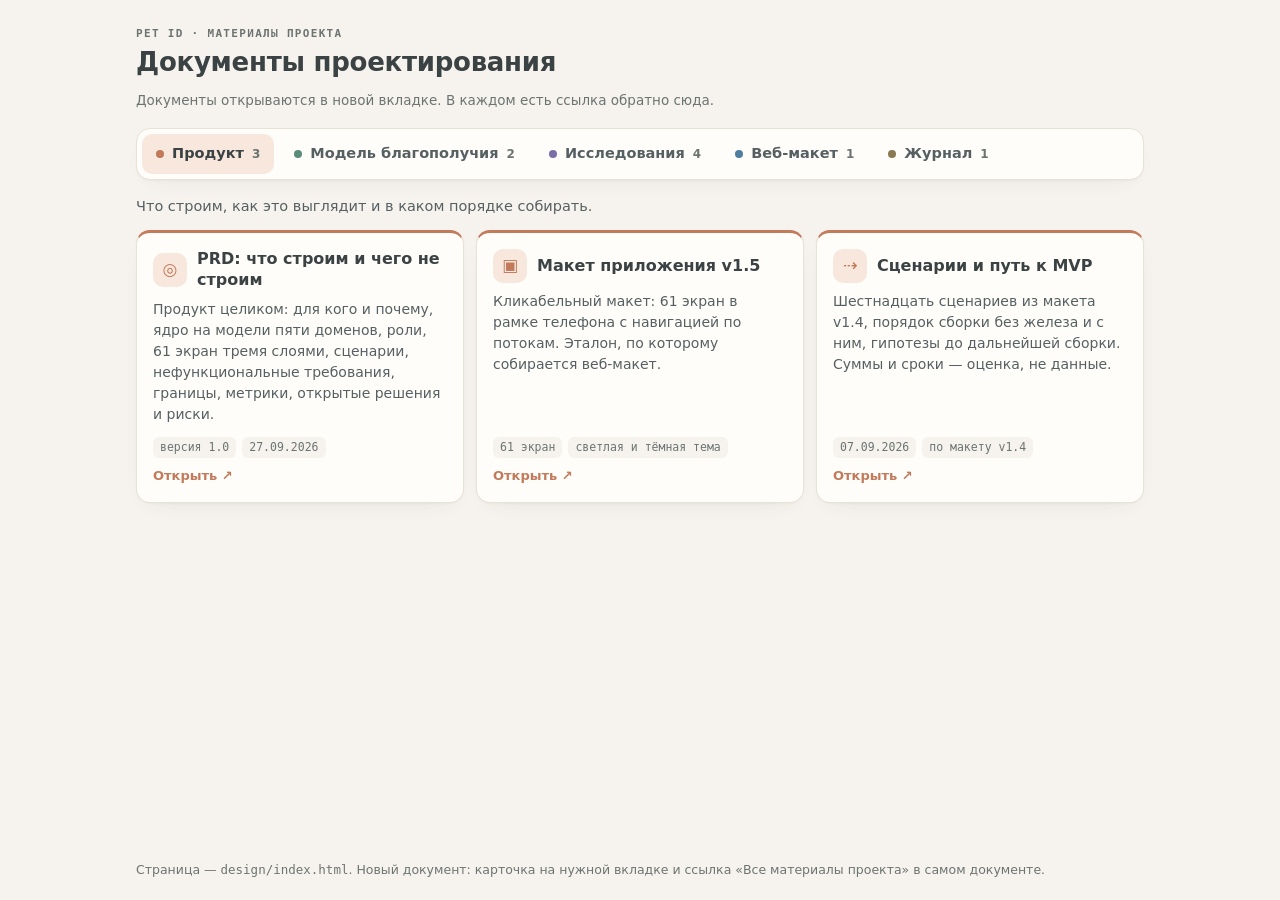
==== commit 44b21a65: "Hub: move interview questionnaire to Research tab, compute tab counts from cards Co-Authored-By: Cla" ====
--- a/design/index.html
+++ b/design/index.html
@@ -80,6 +80,7 @@
 [data-t="log"]{--c:var(--t-log); --cs:var(--t-log-s)}
 
 footer{margin-top:auto; padding-top:18px; font-size:12.5px; color:var(--sub)}
+@media (min-width:861px){ .grid:has(> a.doc:nth-child(4)){grid-template-columns:repeat(4,minmax(0,1fr))} }
 @media (max-width:860px){ .grid{grid-template-columns:repeat(2,minmax(0,1fr))} }
 /* Телефон: вкладка помещается в экран без прокрутки — описание в три строки,
    метки и подпись «Открыть» скрыты (открывается вся карточка). */
@@ -93,6 +94,7 @@
   .doc p{font-size:13px; line-height:1.45; display:-webkit-box; -webkit-line-clamp:3; -webkit-box-orient:vertical; overflow:hidden}
   .ic{width:28px; height:28px; font-size:15px; border-radius:8px}
   .meta,.go{display:none}
+  .grid:has(> a.doc:nth-child(4)) .doc p{-webkit-line-clamp:2}
 }
 </style>
 </head>
@@ -107,11 +109,11 @@
   </header>
 
   <nav class="tabs" role="tablist" aria-label="Темы">
-    <button class="tab" role="tab" id="tab-prod" data-t="prod" aria-controls="p-prod"><i class="dot"></i>Продукт<span class="n">3</span></button>
-    <button class="tab" role="tab" id="tab-model" data-t="model" aria-controls="p-model"><i class="dot"></i>Модель благополучия<span class="n">2</span></button>
-    <button class="tab" role="tab" id="tab-res" data-t="res" aria-controls="p-res"><i class="dot"></i>Исследования<span class="n">3</span></button>
-    <button class="tab" role="tab" id="tab-web" data-t="web" aria-controls="p-web"><i class="dot"></i>Веб-макет<span class="n">1</span></button>
-    <button class="tab" role="tab" id="tab-log" data-t="log" aria-controls="p-log"><i class="dot"></i>Журнал<span class="n">1</span></button>
+    <button class="tab" role="tab" id="tab-prod" data-t="prod" aria-controls="p-prod"><i class="dot"></i>Продукт<span class="n"></span></button>
+    <button class="tab" role="tab" id="tab-model" data-t="model" aria-controls="p-model"><i class="dot"></i>Модель благополучия<span class="n"></span></button>
+    <button class="tab" role="tab" id="tab-res" data-t="res" aria-controls="p-res"><i class="dot"></i>Исследования<span class="n"></span></button>
+    <button class="tab" role="tab" id="tab-web" data-t="web" aria-controls="p-web"><i class="dot"></i>Веб-макет<span class="n"></span></button>
+    <button class="tab" role="tab" id="tab-log" data-t="log" aria-controls="p-log"><i class="dot"></i>Журнал<span class="n"></span></button>
   </nav>
 
   <section class="panel" role="tabpanel" id="p-prod" aria-labelledby="tab-prod" data-t="prod">
@@ -157,7 +159,7 @@
   </section>
 
   <section class="panel" role="tabpanel" id="p-res" aria-labelledby="tab-res" data-t="res">
-    <p class="lead">Рынок, конкуренты и как разговаривать с владельцами.</p>
+    <p class="lead">Рынок, конкуренты, как разговаривать с владельцами и куда записывать интервью.</p>
     <div class="grid">
       <a class="doc" href="rynok-pet-id.html" target="_blank" rel="noopener">
         <span class="top"><span class="ic" aria-hidden="true">▤</span><b>Рынок, конкуренты и объём</b></span>
@@ -177,11 +179,17 @@
         <span class="meta"><span>13 гипотез</span><span>60 минут</span></span>
         <span class="go">Открыть ↗</span>
       </a>
+      <a class="doc" href="../research.html" target="_blank" rel="noopener">
+        <span class="top"><span class="ic" aria-hidden="true">☑</span><b>Анкета интервью</b></span>
+        <p>Только для исследовательской группы. Запись интервью по коду респондента без ФИО и контактов, кодирование И1–И13, выгрузка CSV.</p>
+        <span class="meta"><span>вход по логину</span><span>участники группы</span></span>
+        <span class="go">Открыть ↗</span>
+      </a>
     </div>
   </section>
 
   <section class="panel" role="tabpanel" id="p-web" aria-labelledby="tab-web" data-t="web">
-    <p class="lead">Рабочая версия приложения на живой базе.</p>
+    <p class="lead">Рабочий макет приложения на живой базе.</p>
     <div class="grid">
       <a class="doc" href="../index.html" target="_blank" rel="noopener">
         <span class="top"><span class="ic" aria-hidden="true">⌂</span><b>Вход и регистрация</b></span>
@@ -211,6 +219,8 @@
 // Вкладки: выбор помнится в адресе (#model) и в браузере; стрелки ←/→ переключают.
 (() => {
   const tabs = [...document.querySelectorAll('.tab')];
+  // Число на вкладке — сколько карточек в её разделе; считается, а не пишется руками.
+  for (const t of tabs) t.querySelector('.n').textContent = document.getElementById(t.getAttribute('aria-controls')).querySelectorAll('a.doc').length;
   const pick = (t, focus) => {
     for (const x of tabs) {
       const on = x === t;
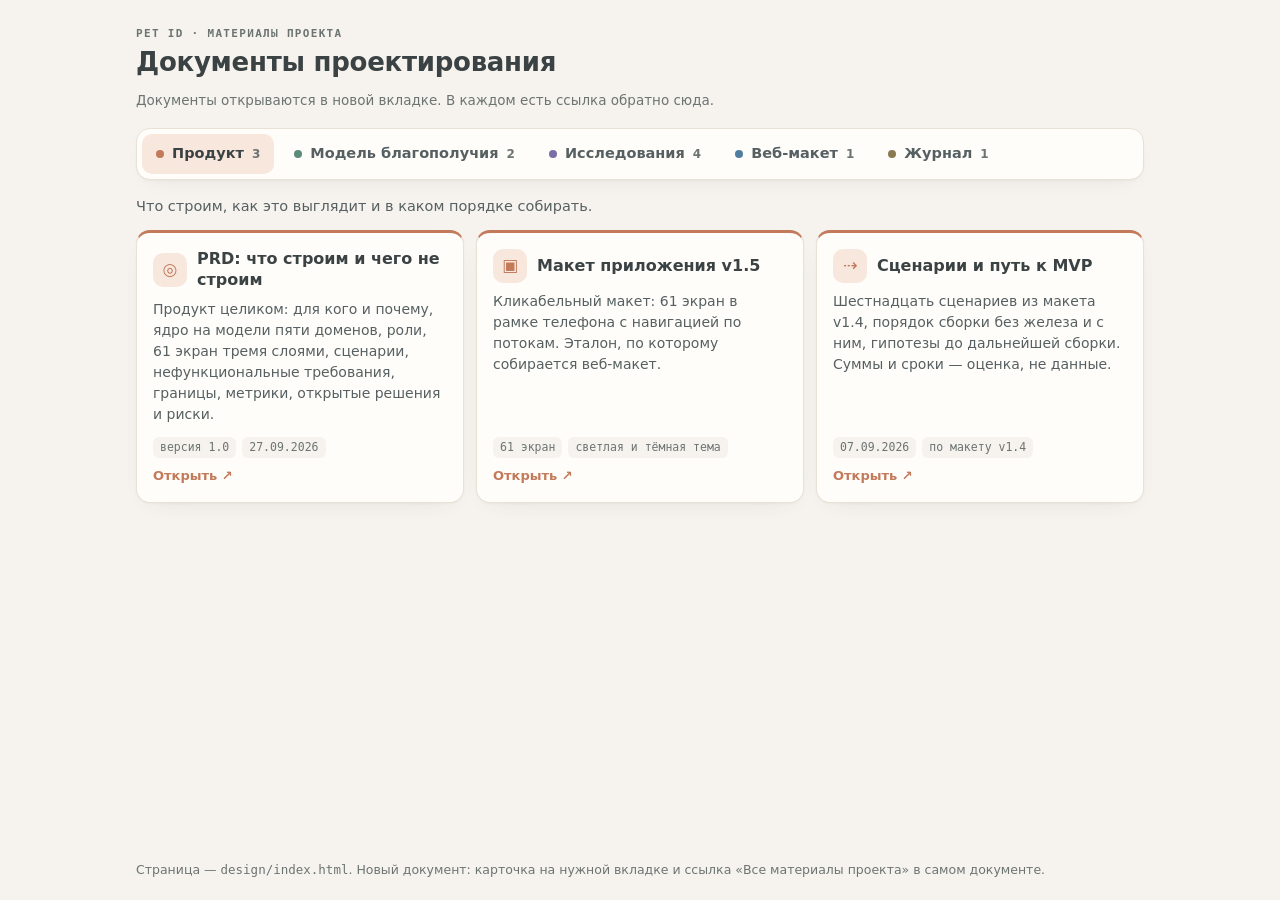
==== commit c3bc6ba1: "P14: interview questionnaire without login; edit/delete by team code (sql/015) Anyone can fill in an" ====
--- a/design/index.html
+++ b/design/index.html
@@ -181,8 +181,8 @@
       </a>
       <a class="doc" href="../research.html" target="_blank" rel="noopener">
         <span class="top"><span class="ic" aria-hidden="true">☑</span><b>Анкета интервью</b></span>
-        <p>Только для исследовательской группы. Запись интервью по коду респондента без ФИО и контактов, кодирование И1–И13, выгрузка CSV.</p>
-        <span class="meta"><span>вход по логину</span><span>участники группы</span></span>
+        <p>Без входа: заполняет и читает любой, правка и удаление — с кодом команды. Интервью по коду респондента без ФИО и контактов, кодирование И1–И13, выгрузка CSV.</p>
+        <span class="meta"><span>без входа</span><span>правка по коду команды</span></span>
         <span class="go">Открыть ↗</span>
       </a>
     </div>
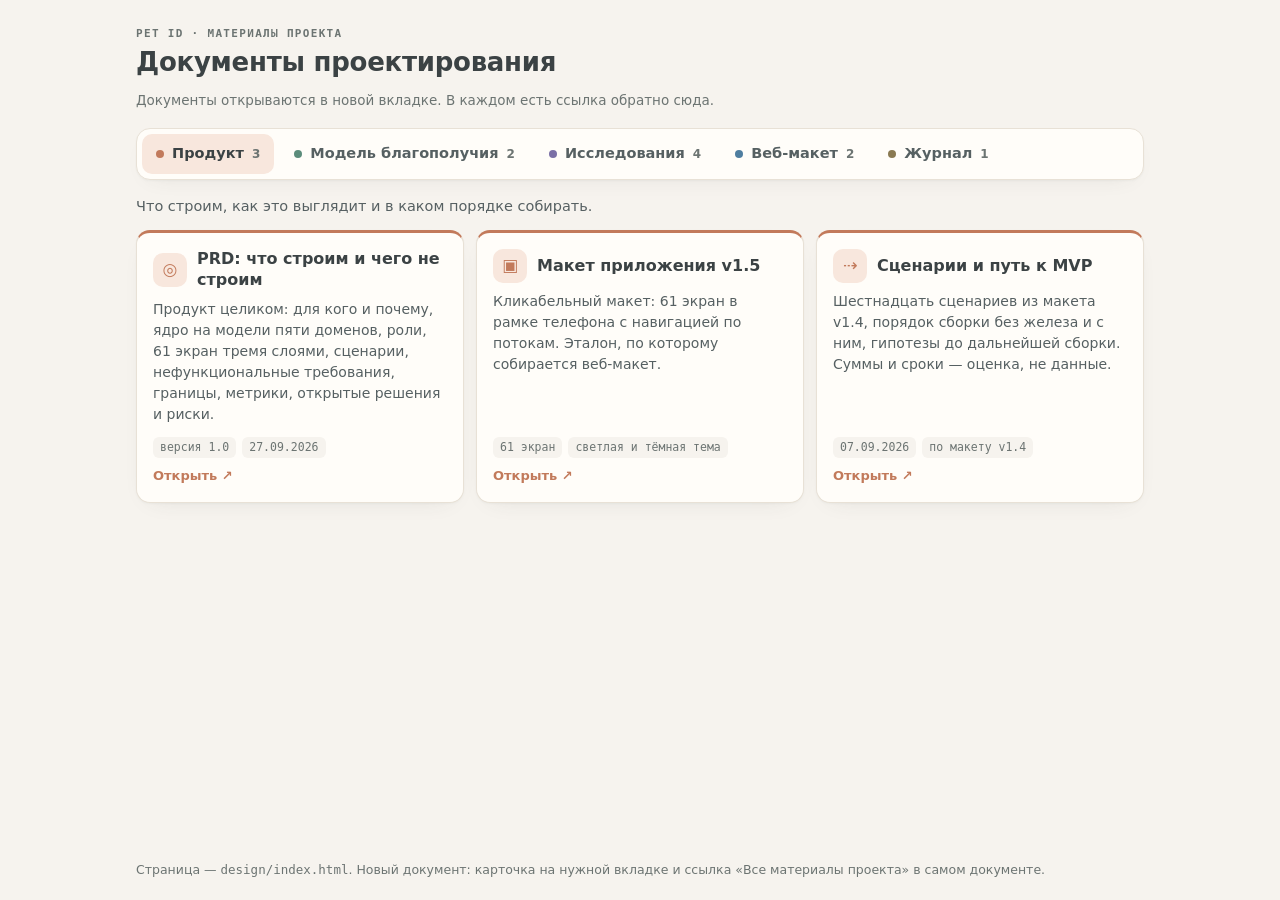
==== commit 3db5f694: "Owner survey page (survey.html) with name field, saved to Supabase (sql/016) Copy of virgoprima.gith" ====
--- a/design/index.html
+++ b/design/index.html
@@ -189,12 +189,18 @@
   </section>
 
   <section class="panel" role="tabpanel" id="p-web" aria-labelledby="tab-web" data-t="web">
-    <p class="lead">Рабочий макет приложения на живой базе.</p>
+    <p class="lead">Страницы для пользователей на живой базе: приложение и опрос владельцев.</p>
     <div class="grid">
       <a class="doc" href="../index.html" target="_blank" rel="noopener">
         <span class="top"><span class="ic" aria-hidden="true">⌂</span><b>Вход и регистрация</b></span>
         <p>Регистрация по логину без почты, вход, демо-режим без регистрации.</p>
         <span class="meta"><span>astrokaktus-pm.github.io/id-zoo</span></span>
+        <span class="go">Открыть ↗</span>
+      </a>
+      <a class="doc" href="../survey.html" target="_blank" rel="noopener">
+        <span class="top"><span class="ic" aria-hidden="true">?</span><b>Опрос владельцев собак</b></span>
+        <p>16 вопросов для самостоятельного заполнения, без входа; имя необязательно. Ответы читает только команда — выгрузка CSV в анкете интервью по коду команды.</p>
+        <span class="meta"><span>survey.html</span><span>без обратной ссылки</span></span>
         <span class="go">Открыть ↗</span>
       </a>
     </div>
